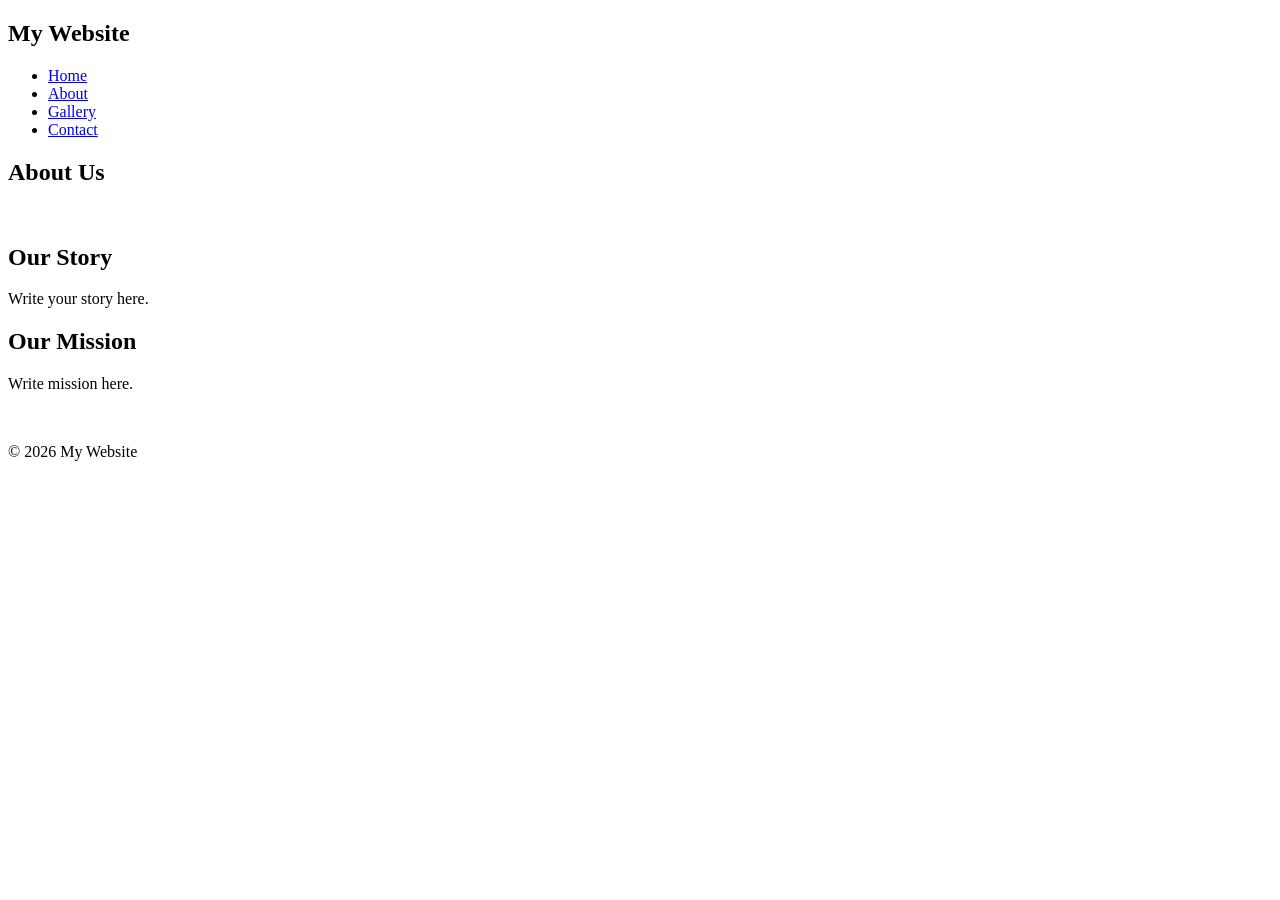
==== about.html @ c531a9de "Create about.html" ====
<!DOCTYPE html>
<html lang="en">
<head>
  <meta charset="UTF-8">
  <meta name="viewport" content="width=device-width, initial-scale=1.0">
  <title>About</title>
  <link rel="stylesheet" href="style.css">
</head>

<body>

  <!-- HEADER -->
  <header>
    <nav>
      <h1>My Website</h1>
      <ul>
        <li><a href="index.html">Home</a></li>
        <li><a href="about.html">About</a></li>
        <li><a href="gallery.html">Gallery</a></li>
        <li><a href="contact.html">Contact</a></li>
      </ul>
    </nav>
  </header>

  <!-- TITLE -->
  <section class="page-title">
    <h1>About Us</h1>
  </section>

  <!-- SECTION 1 -->
  <section class="about-section">
    <img src="images/about1.jpg" alt="">
    <div>
      <h2>Our Story</h2>
      <p>Write your story here.</p>
    </div>
  </section>

  <!-- SECTION 2 -->
  <section class="about-section">
    <div>
      <h2>Our Mission</h2>
      <p>Write mission here.</p>
    </div>
    <img src="images/about2.jpg" alt="">
  </section>

  <!-- FOOTER -->
  <footer>
    <p>© 2026 My Website</p>
  </footer>

</body>
</html>
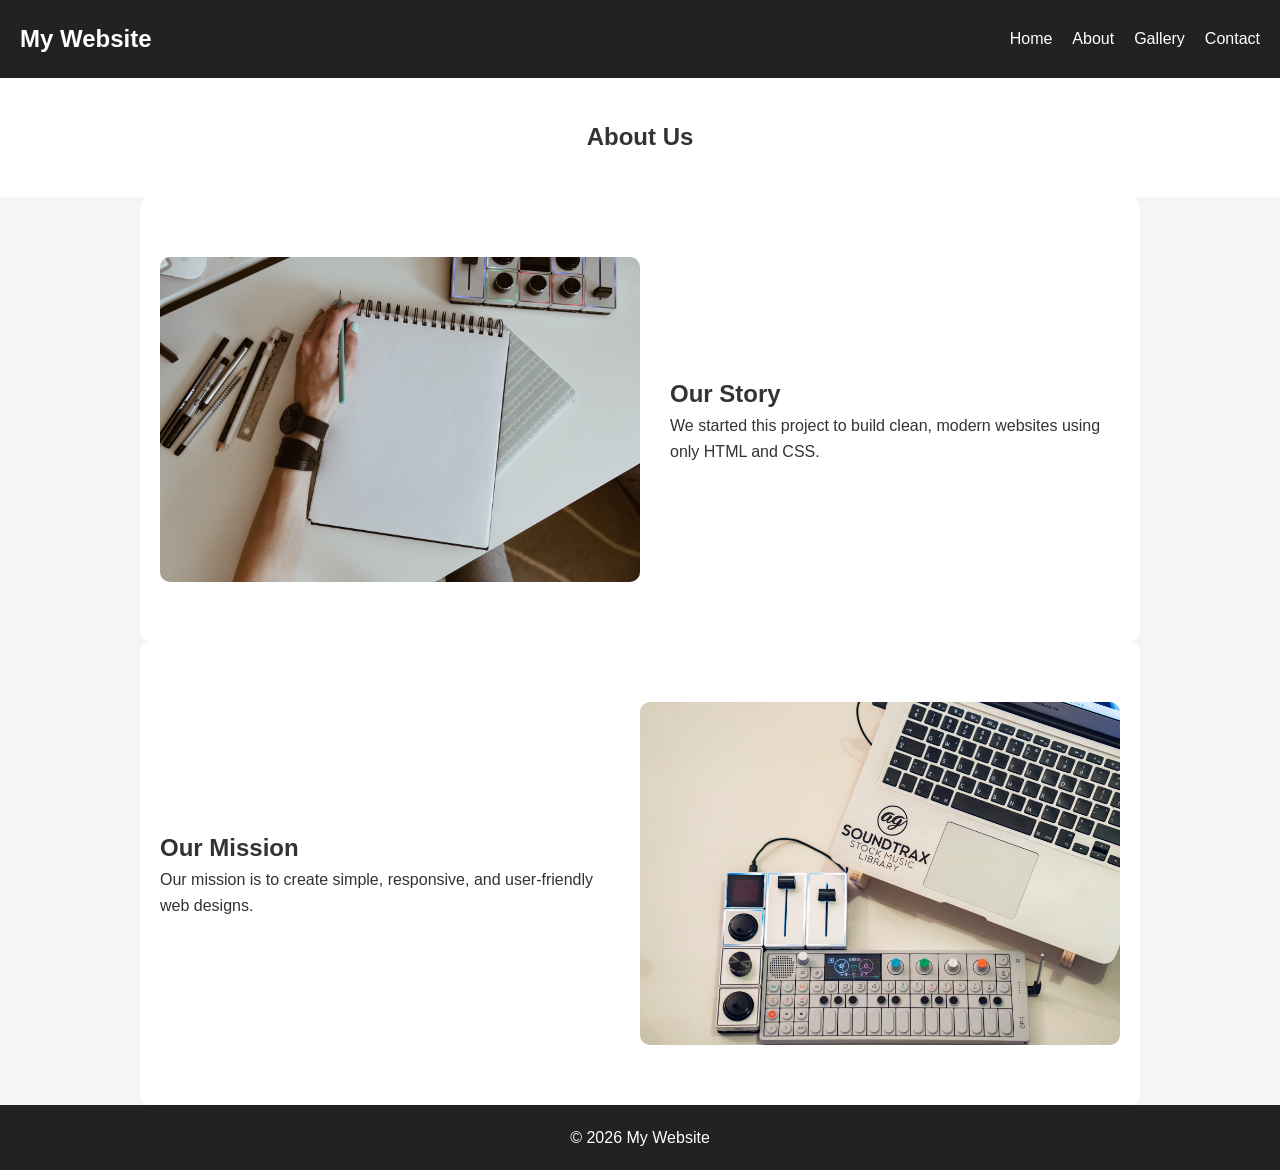
==== commit 776d06b3: "Update about.html" ====
--- a/about.html
+++ b/about.html
@@ -9,7 +9,6 @@
 
 <body>
 
-  <!-- HEADER -->
   <header>
     <nav>
       <h1>My Website</h1>
@@ -22,30 +21,26 @@
     </nav>
   </header>
 
-  <!-- TITLE -->
   <section class="page-title">
     <h1>About Us</h1>
   </section>
 
-  <!-- SECTION 1 -->
   <section class="about-section">
-    <img src="images/about1.jpg" alt="">
+    <img src="images/about1.jpg" alt="Our story">
     <div>
       <h2>Our Story</h2>
-      <p>Write your story here.</p>
+      <p>We started this project to build clean, modern websites using only HTML and CSS.</p>
     </div>
   </section>
 
-  <!-- SECTION 2 -->
   <section class="about-section">
+    <img src="images/about2.jpg" alt="Our mission">
     <div>
       <h2>Our Mission</h2>
-      <p>Write mission here.</p>
+      <p>Our mission is to create simple, responsive, and user-friendly web designs.</p>
     </div>
-    <img src="images/about2.jpg" alt="">
   </section>
 
-  <!-- FOOTER -->
   <footer>
     <p>© 2026 My Website</p>
   </footer>
--- a/style.css
+++ b/style.css
@@ -0,0 +1,247 @@
+* {
+  margin: 0;
+  padding: 0;
+  box-sizing: border-box;
+}
+
+body {
+  font-family: Arial, sans-serif;
+  line-height: 1.6;
+  background: #f5f5f5;
+  color: #333;
+}
+
+/* container spacing */
+section {
+  padding: 60px 20px;
+}
+
+/* HEADER */
+header {
+  background: #222;
+  color: white;
+  padding: 20px;
+}
+
+header nav {
+  display: flex;
+  justify-content: space-between;
+  align-items: center;
+}
+
+header ul {
+  list-style: none;
+  display: flex;
+  gap: 20px;
+}
+
+header a {
+  color: white;
+  text-decoration: none;
+}
+
+header a:hover {
+  text-decoration: underline;
+}
+
+/* FOOTER */
+footer {
+  text-align: center;
+  padding: 20px;
+  background: #222;
+  color: white;
+}
+
+ /* HERO SECTION */
+.hero {
+  display: flex;
+  justify-content: center;
+  gap: 20px;
+  background: #ddd;
+  text-align: center;
+}
+
+.hero .slide {
+  background: white;
+  padding: 40px;
+  flex: 1;
+  border-radius: 10px;
+}
+
+/* ABOUT PREVIEW */
+.about-preview {
+  display: flex;
+  align-items: center;
+  gap: 30px;
+  max-width: 1000px;
+  margin: auto;
+  background: white;
+  border-radius: 10px;
+}
+
+.about-preview img {
+  width: 50%;
+  border-radius: 10px;
+}
+
+.about-preview div {
+  width: 50%;
+}
+
+/* SERVICES / CARDS */
+.services {
+  display: flex;
+  gap: 20px;
+  justify-content: center;
+}
+
+.card {
+  background: white;
+  padding: 30px;
+  flex: 1;
+  text-align: center;
+  border-radius: 10px;
+}
+
+/* GALLERY PREVIEW */
+.gallery-preview {
+  display: grid;
+  grid-template-columns: repeat(3, 1fr);
+  gap: 10px;
+  max-width: 1000px;
+  margin: auto;
+}
+
+.gallery-preview img {
+  width: 100%;
+  border-radius: 8px;
+}
+
+/* CTA SECTION */
+.cta {
+  text-align: center;
+  background: #222;
+  color: white;
+  border-radius: 10px;
+}
+
+.cta a {
+  display: inline-block;
+  margin-top: 10px;
+  padding: 10px 20px;
+  background: white;
+  color: black;
+  text-decoration: none;
+  border-radius: 5px;
+}
+
+/* PAGE TITLE */
+.page-title {
+  text-align: center;
+  background: white;
+  padding: 40px 20px;
+}
+
+/* ABOUT PAGE LAYOUT */
+.about-section {
+  display: flex;
+  align-items: center;
+  gap: 30px;
+  max-width: 1000px;
+  margin: auto;
+  background: white;
+  border-radius: 10px;
+}
+
+.about-section img {
+  width: 50%;
+  border-radius: 10px;
+}
+
+.about-section div {
+  width: 50%;
+}
+
+/* Alternate layout (flip direction) */
+.about-section:nth-child(even) {
+  flex-direction: row-reverse;
+}
+
+/* GALLERY PAGE GRID */
+.gallery-grid {
+  display: grid;
+  grid-template-columns: repeat(3, 1fr);
+  gap: 10px;
+  max-width: 1000px;
+  margin: auto;
+}
+
+.gallery-grid img {
+  width: 100%;
+  border-radius: 8px;
+}
+
+/* CONTACT FORM */
+.contact-form {
+  max-width: 600px;
+  margin: auto;
+  background: white;
+  padding: 30px;
+  border-radius: 10px;
+}
+
+.contact-form form {
+  display: flex;
+  flex-direction: column;
+  gap: 10px;
+}
+
+.contact-form input,
+.contact-form textarea {
+  padding: 10px;
+  border: 1px solid #ccc;
+  border-radius: 5px;
+}
+
+.contact-form button {
+  padding: 10px;
+  background: #222;
+  color: white;
+  border: none;
+  cursor: pointer;
+}
+
+/* RESPONSIVE DESIGN */
+@media (max-width: 768px) {
+
+  header nav {
+    flex-direction: column;
+    gap: 10px;
+  }
+
+  .hero,
+  .services,
+  .about-preview,
+  .about-section {
+    flex-direction: column;
+  }
+
+  .about-preview img,
+  .about-preview div,
+  .about-section img,
+  .about-section div {
+    width: 100%;
+  }
+
+  .gallery-preview,
+  .gallery-grid {
+    grid-template-columns: repeat(2, 1fr);
+  }
+}
+
+@media (max-width: 480px) {
+  .gallery-preview,
+  .gallery-grid {
+    grid-template-columns: 1fr;
+  }
+}
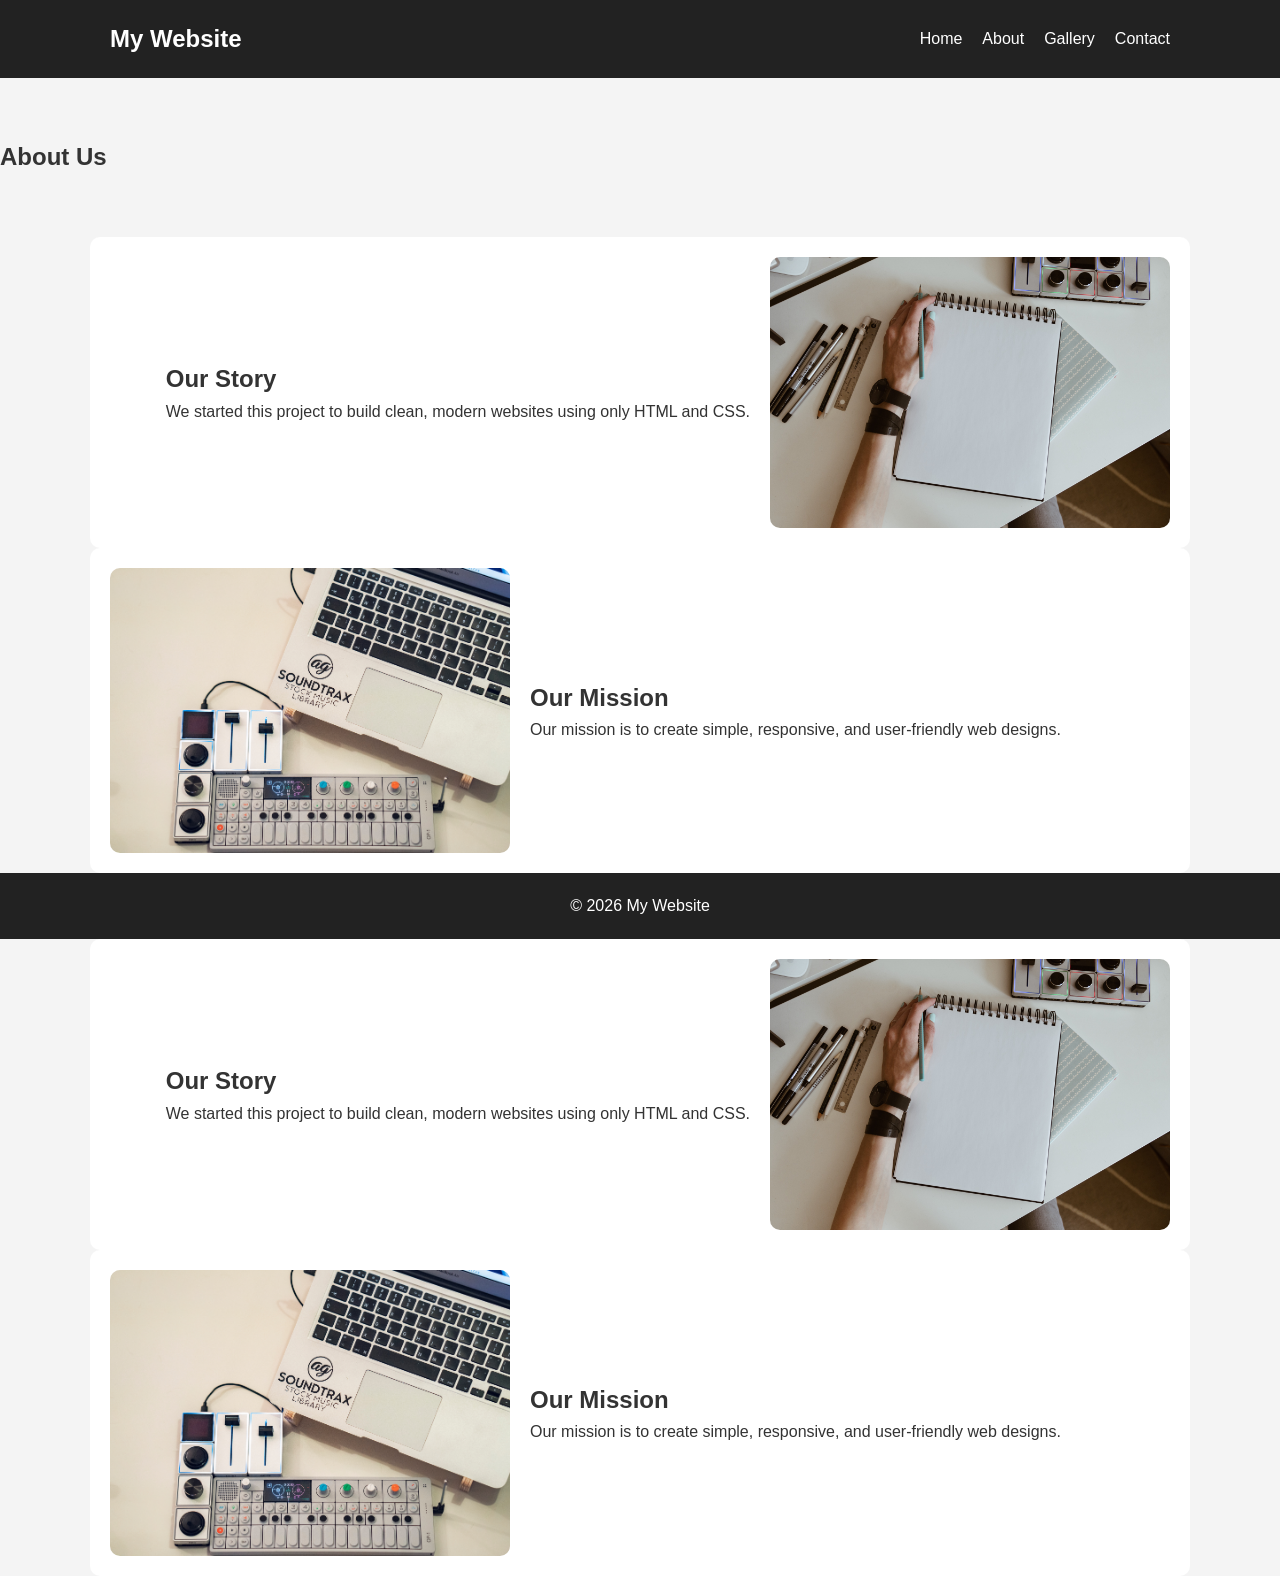
==== commit f62b3ed4: "Update about.html" ====
--- a/about.html
+++ b/about.html
@@ -47,3 +47,19 @@
 
 </body>
 </html>
+
+<section class="about-section container">
+  <img src="images/about1.jpg" alt="Our story">
+  <div>
+    <h2>Our Story</h2>
+    <p>We started this project to build clean, modern websites using only HTML and CSS.</p>
+  </div>
+</section>
+
+<section class="about-section container">
+  <img src="images/about2.jpg" alt="Our mission">
+  <div>
+    <h2>Our Mission</h2>
+    <p>Our mission is to create simple, responsive, and user-friendly web designs.</p>
+  </div>
+</section>
--- a/style.css
+++ b/style.css
@@ -6,109 +6,123 @@
 
 body {
   font-family: Arial, sans-serif;
+  background: #f4f4f4;
+  color: #333;
   line-height: 1.6;
-  background: #f5f5f5;
-  color: #333;
-}
-
-/* container spacing */
+}
+
+/* =========================
+   LAYOUT CONTAINER
+========================= */
+.container {
+  max-width: 1100px;
+  margin: auto;
+  padding: 0 20px;
+}
+
+/* =========================
+   SECTION SPACING
+========================= */
 section {
-  padding: 60px 20px;
-}
-
-/* HEADER */
+  padding: 60px 0;
+}
+
+/* =========================
+   HEADER / NAV
+========================= */
 header {
   background: #222;
   color: white;
-  padding: 20px;
-}
-
-header nav {
+  padding: 20px 0;
+}
+
+nav {
+  max-width: 1100px;
+  margin: auto;
   display: flex;
   justify-content: space-between;
   align-items: center;
-}
-
-header ul {
+  padding: 0 20px;
+}
+
+nav ul {
   list-style: none;
   display: flex;
   gap: 20px;
 }
 
-header a {
+nav a {
   color: white;
   text-decoration: none;
 }
 
-header a:hover {
-  text-decoration: underline;
-}
-
-/* FOOTER */
-footer {
-  text-align: center;
-  padding: 20px;
-  background: #222;
-  color: white;
-}
-
- /* HERO SECTION */
+/* =========================
+   HERO
+========================= */
 .hero {
   display: flex;
-  justify-content: center;
+  gap: 10px;
+  max-width: 1100px;
+  margin: auto;
+}
+
+.hero .slide img {
+  width: 100%;
+  border-radius: 10px;
+}
+
+/* =========================
+   ABOUT SECTIONS
+========================= */
+.about-preview,
+.about-section {
+  display: flex;
   gap: 20px;
-  background: #ddd;
-  text-align: center;
-}
-
-.hero .slide {
+  align-items: center;
   background: white;
-  padding: 40px;
-  flex: 1;
-  border-radius: 10px;
-}
-
-/* ABOUT PREVIEW */
-.about-preview {
-  display: flex;
-  align-items: center;
-  gap: 30px;
-  max-width: 1000px;
-  margin: auto;
-  background: white;
-  border-radius: 10px;
-}
-
-.about-preview img {
-  width: 50%;
-  border-radius: 10px;
-}
-
-.about-preview div {
-  width: 50%;
-}
-
-/* SERVICES / CARDS */
+  padding: 20px;
+  border-radius: 10px;
+  max-width: 1100px;
+  margin: auto;
+}
+
+.about-section:nth-of-type(even) {
+  flex-direction: row-reverse;
+}
+
+.about-preview img,
+.about-section img {
+  width: 100%;
+  max-width: 400px;
+  border-radius: 10px;
+}
+
+/* =========================
+   SERVICES / CARDS
+========================= */
 .services {
   display: flex;
-  gap: 20px;
-  justify-content: center;
+  gap: 15px;
+  max-width: 1100px;
+  margin: auto;
 }
 
 .card {
   background: white;
-  padding: 30px;
+  padding: 20px;
   flex: 1;
   text-align: center;
   border-radius: 10px;
 }
 
-/* GALLERY PREVIEW */
+/* =========================
+   GALLERY GRID
+========================= */
 .gallery-preview {
   display: grid;
   grid-template-columns: repeat(3, 1fr);
   gap: 10px;
-  max-width: 1000px;
+  max-width: 1100px;
   margin: auto;
 }
 
@@ -117,131 +131,72 @@
   border-radius: 8px;
 }
 
-/* CTA SECTION */
+/* =========================
+   CTA
+========================= */
 .cta {
   text-align: center;
   background: #222;
   color: white;
   border-radius: 10px;
-}
-
-.cta a {
-  display: inline-block;
-  margin-top: 10px;
-  padding: 10px 20px;
+  max-width: 1100px;
+  margin: auto;
+}
+
+/* =========================
+   CONTACT FORM
+========================= */
+.contact-form {
+  max-width: 500px;
+  margin: auto;
   background: white;
-  color: black;
-  text-decoration: none;
-  border-radius: 5px;
-}
-
-/* PAGE TITLE */
-.page-title {
-  text-align: center;
-  background: white;
-  padding: 40px 20px;
-}
-
-/* ABOUT PAGE LAYOUT */
-.about-section {
-  display: flex;
-  align-items: center;
-  gap: 30px;
-  max-width: 1000px;
-  margin: auto;
-  background: white;
-  border-radius: 10px;
-}
-
-.about-section img {
-  width: 50%;
-  border-radius: 10px;
-}
-
-.about-section div {
-  width: 50%;
-}
-
-/* Alternate layout (flip direction) */
-.about-section:nth-child(even) {
-  flex-direction: row-reverse;
-}
-
-/* GALLERY PAGE GRID */
-.gallery-grid {
-  display: grid;
-  grid-template-columns: repeat(3, 1fr);
-  gap: 10px;
-  max-width: 1000px;
-  margin: auto;
-}
-
-.gallery-grid img {
-  width: 100%;
-  border-radius: 8px;
-}
-
-/* CONTACT FORM */
-.contact-form {
-  max-width: 600px;
-  margin: auto;
-  background: white;
-  padding: 30px;
-  border-radius: 10px;
-}
-
-.contact-form form {
-  display: flex;
-  flex-direction: column;
-  gap: 10px;
-}
-
-.contact-form input,
-.contact-form textarea {
+  padding: 20px;
+  border-radius: 10px;
+}
+
+input,
+textarea {
+  width: 100%;
   padding: 10px;
-  border: 1px solid #ccc;
-  border-radius: 5px;
-}
-
-.contact-form button {
+  margin-bottom: 10px;
+}
+
+button {
+  background: #222;
+  color: white;
   padding: 10px;
-  background: #222;
-  color: white;
   border: none;
   cursor: pointer;
 }
 
-/* RESPONSIVE DESIGN */
+/* =========================
+   FOOTER
+========================= */
+footer {
+  text-align: center;
+  padding: 20px;
+  background: #222;
+  color: white;
+}
+
+/* =========================
+   RESPONSIVE
+========================= */
 @media (max-width: 768px) {
-
-  header nav {
-    flex-direction: column;
-    gap: 10px;
-  }
-
   .hero,
-  .services,
   .about-preview,
-  .about-section {
+  .about-section,
+  .services {
     flex-direction: column;
   }
 
-  .about-preview img,
-  .about-preview div,
-  .about-section img,
-  .about-section div {
-    width: 100%;
-  }
-
-  .gallery-preview,
-  .gallery-grid {
+  .gallery-preview {
     grid-template-columns: repeat(2, 1fr);
   }
 }
 
 @media (max-width: 480px) {
-  .gallery-preview,
-  .gallery-grid {
+  .gallery-preview {
     grid-template-columns: 1fr;
   }
 }
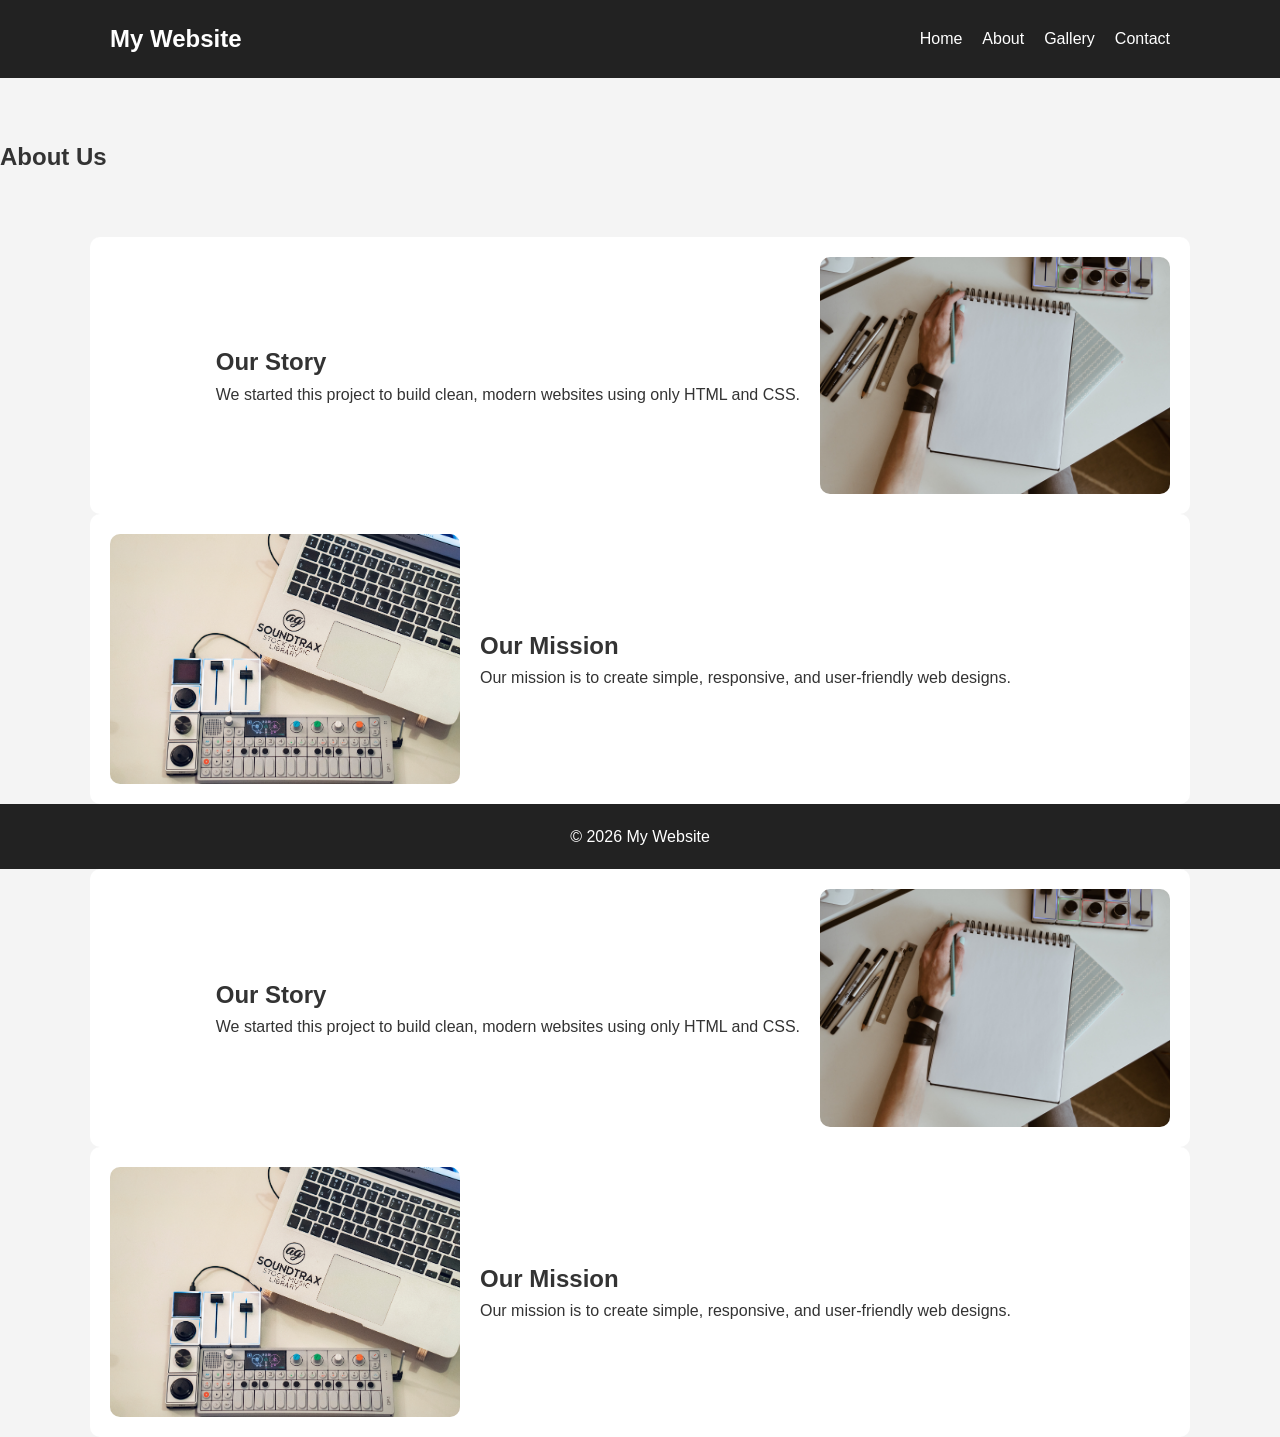
==== commit 83ec6897: "Update about.html" ====
--- a/about.html
+++ b/about.html
@@ -25,7 +25,7 @@
     <h1>About Us</h1>
   </section>
 
-  <section class="about-section">
+  <section class="about-section" container>
     <img src="images/about1.jpg" alt="Our story">
     <div>
       <h2>Our Story</h2>
--- a/style.css
+++ b/style.css
@@ -200,3 +200,10 @@
     grid-template-columns: 1fr;
   }
 }
+
+.about-section img {
+  width: 100%;
+  max-width: 350px;
+  height: auto;
+  border-radius: 10px;
+}
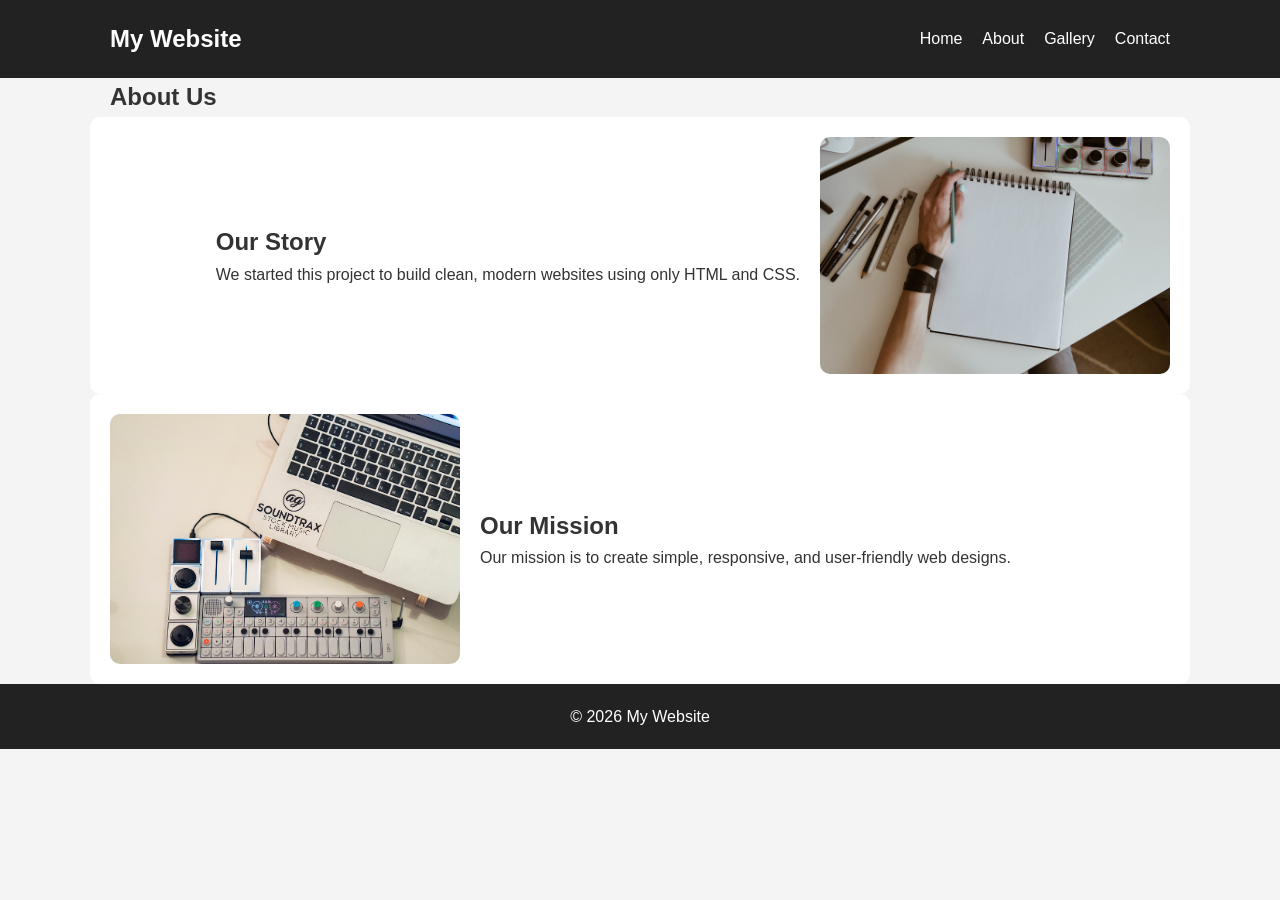
==== commit 78b25f44: "Update about.html" ====
--- a/about.html
+++ b/about.html
@@ -9,6 +9,7 @@
 
 <body>
 
+  <!-- HEADER -->
   <header>
     <nav>
       <h1>My Website</h1>
@@ -21,45 +22,37 @@
     </nav>
   </header>
 
-  <section class="page-title">
+  <!-- PAGE TITLE -->
+  <section class="page-title container">
     <h1>About Us</h1>
   </section>
 
-  <section class="about-section" container>
+  <!-- ABOUT SECTION 1 -->
+  <section class="about-section container">
     <img src="images/about1.jpg" alt="Our story">
     <div>
       <h2>Our Story</h2>
-      <p>We started this project to build clean, modern websites using only HTML and CSS.</p>
+      <p>
+        We started this project to build clean, modern websites using only HTML and CSS.
+      </p>
     </div>
   </section>
 
-  <section class="about-section">
+  <!-- ABOUT SECTION 2 -->
+  <section class="about-section container">
     <img src="images/about2.jpg" alt="Our mission">
     <div>
       <h2>Our Mission</h2>
-      <p>Our mission is to create simple, responsive, and user-friendly web designs.</p>
+      <p>
+        Our mission is to create simple, responsive, and user-friendly web designs.
+      </p>
     </div>
   </section>
 
+  <!-- FOOTER -->
   <footer>
     <p>© 2026 My Website</p>
   </footer>
 
 </body>
 </html>
-
-<section class="about-section container">
-  <img src="images/about1.jpg" alt="Our story">
-  <div>
-    <h2>Our Story</h2>
-    <p>We started this project to build clean, modern websites using only HTML and CSS.</p>
-  </div>
-</section>
-
-<section class="about-section container">
-  <img src="images/about2.jpg" alt="Our mission">
-  <div>
-    <h2>Our Mission</h2>
-    <p>Our mission is to create simple, responsive, and user-friendly web designs.</p>
-  </div>
-</section>
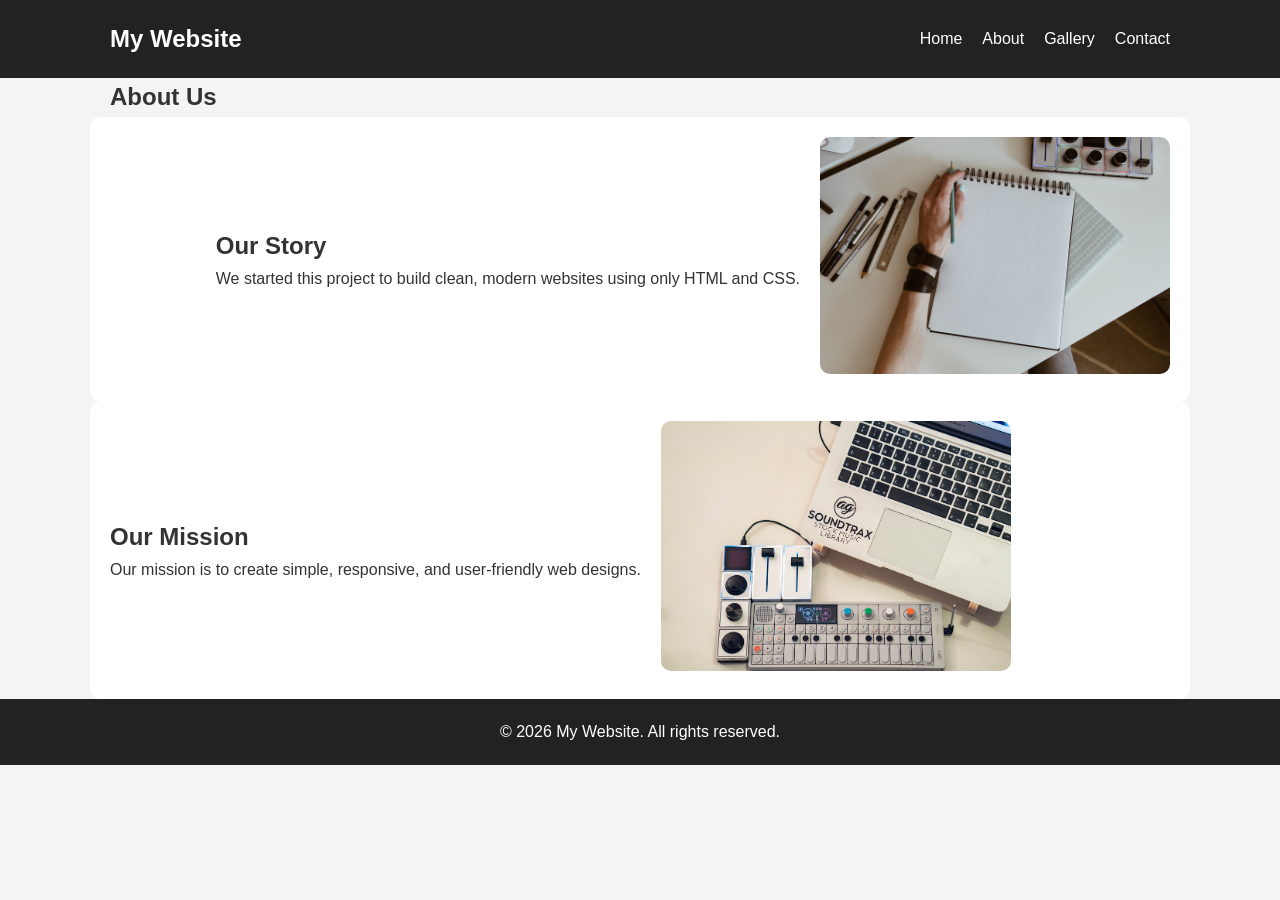
==== commit c8498919: "Update about.html" ====
--- a/about.html
+++ b/about.html
@@ -29,8 +29,10 @@
 
   <!-- ABOUT SECTION 1 -->
   <section class="about-section container">
-    <img src="images/about1.jpg" alt="Our story">
-    <div>
+    <div class="about-img">
+      <img src="images/about1.jpg" alt="Our story">
+    </div>
+    <div class="about-text">
       <h2>Our Story</h2>
       <p>
         We started this project to build clean, modern websites using only HTML and CSS.
@@ -40,18 +42,20 @@
 
   <!-- ABOUT SECTION 2 -->
   <section class="about-section container">
-    <img src="images/about2.jpg" alt="Our mission">
-    <div>
+    <div class="about-text">
       <h2>Our Mission</h2>
       <p>
         Our mission is to create simple, responsive, and user-friendly web designs.
       </p>
     </div>
+    <div class="about-img">
+      <img src="images/about2.jpg" alt="Our mission">
+    </div>
   </section>
 
   <!-- FOOTER -->
   <footer>
-    <p>© 2026 My Website</p>
+    <p>© 2026 My Website. All rights reserved.</p>
   </footer>
 
 </body>
